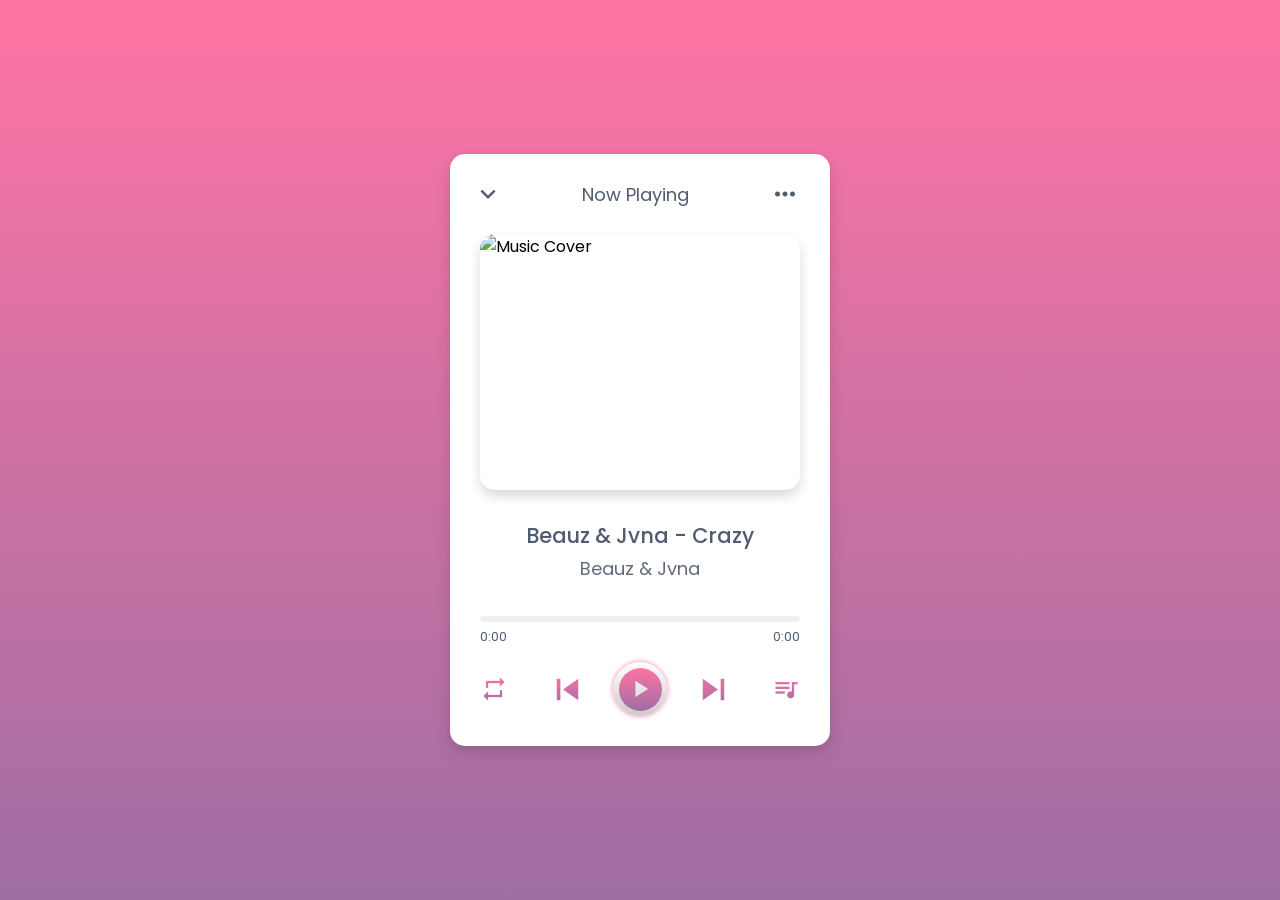
==== index.html @ 9629342b "Add music player project" ====
<!DOCTYPE html>
<html lang="en">

<head>
    <meta charset="UTF-8">
    <meta name="viewport" content="width=device-width, initial-scale=1.0">

    <title>Music Player</title>

    <!-- CSS -->
   <link rel="stylesheet" href="style .css">
    <!-- Material Icons -->
    <link rel="stylesheet"
        href="https://fonts.googleapis.com/icon?family=Material+Icons">
</head>

<body>

    <div class="wrapper">

        <!-- TOP BAR -->
        <div class="top-bar">

            <i class="material-icons">expand_more</i>

            <span>Now Playing</span>

            <i class="material-icons">more_horiz</i>

        </div>


        <!-- IMAGE -->
        <div class="img-area">

            <img src="" alt="Music Cover">

        </div>


        <!-- SONG DETAILS -->
        <div class="song-details">

            <p class="name">Song Name</p>

            <p class="artist">Artist Name</p>

        </div>


        <!-- PROGRESS -->
        <div class="progress-area">

            <div class="progress-bar"></div>

            <div class="song-timer">

                <span class="current-time">0:00</span>

                <span class="max-duration">0:00</span>

            </div>

        </div>


        <!-- AUDIO -->
        <audio id="main-audio"></audio>


        <!-- CONTROLS -->
        <div class="controls">

            <i id="repeat-plist"
                class="material-icons"
                title="Playlist looped">
                repeat
            </i>


            <i id="prev"
                class="material-icons">
                skip_previous
            </i>


            <div class="play-pause">

                <i class="material-icons play">
                    play_arrow
                </i>

            </div>


            <i id="next"
                class="material-icons">
                skip_next
            </i>


            <i id="more-music"
                class="material-icons">
                queue_music
            </i>

        </div>


        <!-- MUSIC LIST -->
        <div class="music-list">

            <div class="header">

                <div class="row">

                    <i class="list material-icons">
                        queue_music
                    </i>

                    <span>Music List</span>

                </div>


                <i id="close"
                    class="material-icons">
                    close
                </i>

            </div>


            <ul>
                <!-- Songs generated by JavaScript -->
            </ul>

        </div>

    </div>


    <!-- JAVASCRIPT -->

    <script src="JS/music-list.js"></script>
<script src="JS/script.js"></script>

</body>

</html>
---- style .css ----
@import url('https://fonts.googleapis.com/css2?family=Poppins:wght@200;300;400;500;600;700&display=swap');


* {
    margin: 0;
    padding: 0;
    box-sizing: border-box;
    font-family: "Poppins", sans-serif;
}


*::before,
*::after {
    padding: 0;
    margin: 0;
}


:root {

    --pink: #ff74a4;

    --violet: #9f6ea3;

    --lightblack: #515C6F;

    --white: #ffffff;

    --darkwhite: #cecaca;

    --pinkshadow: #ffcbdd;

    --lightbshadow: rgba(0, 0, 0, 0.15);
}


/* BODY */

body {

    display: flex;

    align-items: center;

    justify-content: center;

    min-height: 100vh;

    background:
        linear-gradient(
            var(--pink) 0%,
            var(--violet) 100%
        );
}


/* PLAYER */

.wrapper {

    width: 380px;

    padding: 25px 30px;

    overflow: hidden;

    position: relative;

    border-radius: 15px;

    background: var(--white);

    box-shadow:
        0px 6px 15px var(--lightbshadow);
}


.wrapper i {

    cursor: pointer;

}


/* FLEX */

.top-bar,
.progress-area .song-timer,
.controls,
.music-list .header,
.music-list ul li {

    display: flex;

    align-items: center;

    justify-content: space-between;
}


/* TOP BAR */

.top-bar i {

    font-size: 30px;

    color: var(--lightblack);
}


.top-bar i:first-child {

    margin-left: -7px;

}


.top-bar span {

    font-size: 18px;

    margin-left: -3px;

    color: var(--lightblack);

}


/* IMAGE */

.img-area {

    width: 100%;

    height: 256px;

    overflow: hidden;

    margin-top: 25px;

    border-radius: 15px;

    box-shadow:
        0px 6px 12px var(--lightbshadow);

}


.img-area img {

    width: 100%;

    height: 100%;

    object-fit: cover;

}


/* SONG DETAILS */

.song-details {

    text-align: center;

    margin: 30px 0;

}


.song-details p {

    color: var(--lightblack);

}


.song-details .name {

    font-size: 21px;

    font-weight: 500;

}


.song-details .artist {

    font-size: 18px;

    opacity: 0.9;

    line-height: 35px;

}


/* PROGRESS AREA */

.progress-area {

    height: 6px;

    width: 100%;

    border-radius: 50px;

    background: #f0f0f0;

    cursor: pointer;

}


.progress-area .progress-bar {

    height: inherit;

    width: 0%;

    position: relative;

    border-radius: inherit;

    background:
        linear-gradient(
            90deg,
            var(--pink) 0%,
            var(--violet) 100%
        );

}


.progress-bar::before {

    content: "";

    position: absolute;

    height: 12px;

    width: 12px;

    border-radius: 50%;

    top: 50%;

    right: -5px;

    z-index: 2;

    opacity: 0;

    pointer-events: none;

    transform: translateY(-50%);

    background: inherit;

    transition: opacity 0.2s ease;

}


.progress-area:hover .progress-bar::before {

    opacity: 1;

}


/* TIMER */

.progress-area .song-timer {

    margin-top: 5px;

}


.song-timer span {

    font-size: 13px;

    color: var(--lightblack);

}


/* CONTROLS */

.controls {

    margin: 40px 0 5px 0;

}


.controls i {

    font-size: 28px;

    user-select: none;

    background:
        linear-gradient(
            var(--pink) 0%,
            var(--violet) 100%
        );

    background-clip: text;

    -webkit-background-clip: text;

    -webkit-text-fill-color: transparent;

}


.controls i:nth-child(2),
.controls i:nth-child(4) {

    font-size: 43px;

}


.controls #prev {

    margin-right: -13px;

}


.controls #next {

    margin-left: -13px;

}


/* PLAY BUTTON */

.controls .play-pause {

    height: 54px;

    width: 54px;

    display: flex;

    cursor: pointer;

    align-items: center;

    justify-content: center;

    border-radius: 50%;

    background:
        linear-gradient(
            var(--white) 0%,
            var(--darkwhite) 100%
        );

    box-shadow:
        0px 0px 5px var(--pink);

}


.play-pause::before {

    position: absolute;

    content: "";

    height: 43px;

    width: 43px;

    border-radius: inherit;

    background:
        linear-gradient(
            var(--pink) 0%,
            var(--violet) 100%
        );

}


.play-pause i {

    height: 43px;

    width: 43px;

    line-height: 43px;

    text-align: center;

    background: inherit;

    background-clip: text;

    -webkit-background-clip: text;

    -webkit-text-fill-color: transparent;

    position: absolute;

}


/* MUSIC LIST */

.music-list {

    position: absolute;

    background: var(--white);

    width: 100%;

    left: 0;

    bottom: -55%;

    opacity: 0;

    pointer-events: none;

    z-index: 5;

    padding: 15px 30px;

    border-radius: 15px;

    box-shadow:
        0px -5px 10px rgba(0, 0, 0, 0.1);

    transition:
        all 0.15s ease-out;

}


.music-list.show {

    bottom: 0;

    opacity: 1;

    pointer-events: auto;

}


/* HEADER */

.music-list .header {

    width: 100%;

}


.header .row {

    display: flex;

    align-items: center;

    font-size: 19px;

    color: var(--lightblack);

}


.header .row i {

    cursor: default;

}


.header .row span {

    margin-left: 5px;

}


.header #close {

    font-size: 22px;

    color: var(--lightblack);

}


/* LIST */

.music-list ul {

    margin: 10px 0;

    max-height: 260px;

    overflow: auto;

}


.music-list ul::-webkit-scrollbar {

    width: 0;

}


.music-list ul li {

    list-style: none;

    display: flex;

    cursor: pointer;

    padding-bottom: 10px;

    margin-bottom: 5px;

    color: var(--lightblack);

    border-bottom: 1px solid #E5E5E5;

}


.music-list ul li:last-child {

    border-bottom: 0;

}


.music-list ul li .row {

    display: block;

}


.music-list ul li .row span {

    font-size: 17px;

}


.music-list ul li .row p {

    font-size: 13px;

    opacity: 0.9;

}


ul li .audio-duration {

    font-size: 16px;

}


/* PLAYING SONG */

ul li.playing {

    pointer-events: none;

    color: var(--violet);

}


/* MOBILE */

@media screen and (max-width: 450px) {

    .wrapper {

        width: 95%;

        padding: 20px;

    }


    .img-area {

        height: 250px;

    }

}
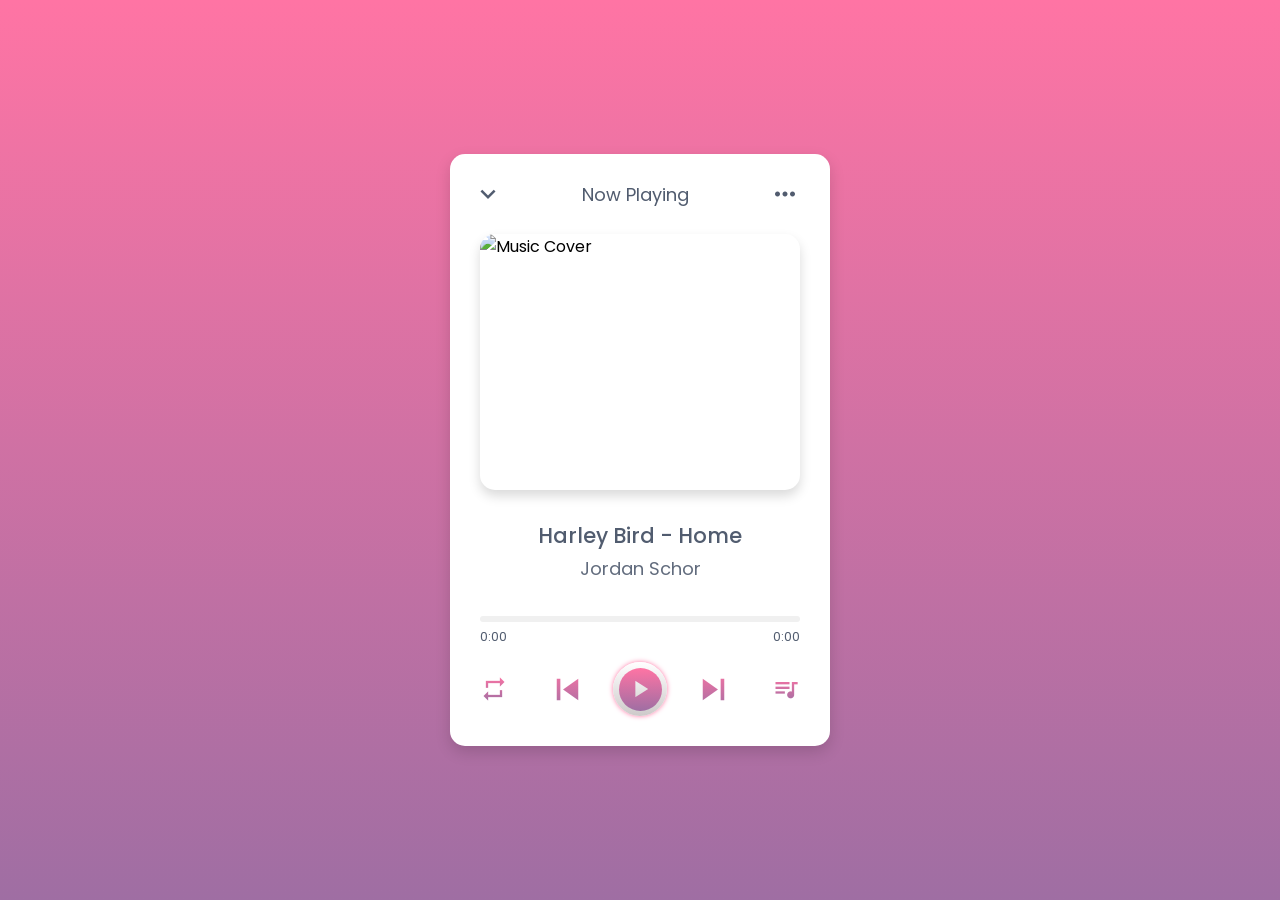
==== commit a76ecdea: "Add music player project" ====
--- a/index.html
+++ b/index.html
@@ -8,7 +8,7 @@
     <title>Music Player</title>
 
     <!-- CSS -->
-   <link rel="stylesheet" href="style .css">
+   <link rel="stylesheet" href="style.css">
     <!-- Material Icons -->
     <link rel="stylesheet"
         href="https://fonts.googleapis.com/icon?family=Material+Icons">
--- a/style.css
+++ b/style.css
@@ -0,0 +1,612 @@
+@import url('https://fonts.googleapis.com/css2?family=Poppins:wght@200;300;400;500;600;700&display=swap');
+
+
+* {
+    margin: 0;
+    padding: 0;
+    box-sizing: border-box;
+    font-family: "Poppins", sans-serif;
+}
+
+
+*::before,
+*::after {
+    padding: 0;
+    margin: 0;
+}
+
+
+:root {
+
+    --pink: #ff74a4;
+
+    --violet: #9f6ea3;
+
+    --lightblack: #515C6F;
+
+    --white: #ffffff;
+
+    --darkwhite: #cecaca;
+
+    --pinkshadow: #ffcbdd;
+
+    --lightbshadow: rgba(0, 0, 0, 0.15);
+}
+
+
+/* BODY */
+
+body {
+
+    display: flex;
+
+    align-items: center;
+
+    justify-content: center;
+
+    min-height: 100vh;
+
+    background:
+        linear-gradient(
+            var(--pink) 0%,
+            var(--violet) 100%
+        );
+}
+
+
+/* PLAYER */
+
+.wrapper {
+
+    width: 380px;
+
+    padding: 25px 30px;
+
+    overflow: hidden;
+
+    position: relative;
+
+    border-radius: 15px;
+
+    background: var(--white);
+
+    box-shadow:
+        0px 6px 15px var(--lightbshadow);
+}
+
+
+.wrapper i {
+
+    cursor: pointer;
+
+}
+
+
+/* FLEX */
+
+.top-bar,
+.progress-area .song-timer,
+.controls,
+.music-list .header,
+.music-list ul li {
+
+    display: flex;
+
+    align-items: center;
+
+    justify-content: space-between;
+}
+
+
+/* TOP BAR */
+
+.top-bar i {
+
+    font-size: 30px;
+
+    color: var(--lightblack);
+}
+
+
+.top-bar i:first-child {
+
+    margin-left: -7px;
+
+}
+
+
+.top-bar span {
+
+    font-size: 18px;
+
+    margin-left: -3px;
+
+    color: var(--lightblack);
+
+}
+
+
+/* IMAGE */
+
+.img-area {
+
+    width: 100%;
+
+    height: 256px;
+
+    overflow: hidden;
+
+    margin-top: 25px;
+
+    border-radius: 15px;
+
+    box-shadow:
+        0px 6px 12px var(--lightbshadow);
+
+}
+
+
+.img-area img {
+
+    width: 100%;
+
+    height: 100%;
+
+    object-fit: cover;
+
+}
+
+
+/* SONG DETAILS */
+
+.song-details {
+
+    text-align: center;
+
+    margin: 30px 0;
+
+}
+
+
+.song-details p {
+
+    color: var(--lightblack);
+
+}
+
+
+.song-details .name {
+
+    font-size: 21px;
+
+    font-weight: 500;
+
+}
+
+
+.song-details .artist {
+
+    font-size: 18px;
+
+    opacity: 0.9;
+
+    line-height: 35px;
+
+}
+
+
+/* PROGRESS AREA */
+
+.progress-area {
+
+    height: 6px;
+
+    width: 100%;
+
+    border-radius: 50px;
+
+    background: #f0f0f0;
+
+    cursor: pointer;
+
+}
+
+
+.progress-area .progress-bar {
+
+    height: inherit;
+
+    width: 0%;
+
+    position: relative;
+
+    border-radius: inherit;
+
+    background:
+        linear-gradient(
+            90deg,
+            var(--pink) 0%,
+            var(--violet) 100%
+        );
+
+}
+
+
+.progress-bar::before {
+
+    content: "";
+
+    position: absolute;
+
+    height: 12px;
+
+    width: 12px;
+
+    border-radius: 50%;
+
+    top: 50%;
+
+    right: -5px;
+
+    z-index: 2;
+
+    opacity: 0;
+
+    pointer-events: none;
+
+    transform: translateY(-50%);
+
+    background: inherit;
+
+    transition: opacity 0.2s ease;
+
+}
+
+
+.progress-area:hover .progress-bar::before {
+
+    opacity: 1;
+
+}
+
+
+/* TIMER */
+
+.progress-area .song-timer {
+
+    margin-top: 5px;
+
+}
+
+
+.song-timer span {
+
+    font-size: 13px;
+
+    color: var(--lightblack);
+
+}
+
+
+/* CONTROLS */
+
+.controls {
+
+    margin: 40px 0 5px 0;
+
+}
+
+
+.controls i {
+
+    font-size: 28px;
+
+    user-select: none;
+
+    background:
+        linear-gradient(
+            var(--pink) 0%,
+            var(--violet) 100%
+        );
+
+    background-clip: text;
+
+    -webkit-background-clip: text;
+
+    -webkit-text-fill-color: transparent;
+
+}
+
+
+.controls i:nth-child(2),
+.controls i:nth-child(4) {
+
+    font-size: 43px;
+
+}
+
+
+.controls #prev {
+
+    margin-right: -13px;
+
+}
+
+
+.controls #next {
+
+    margin-left: -13px;
+
+}
+
+
+/* PLAY BUTTON */
+
+.controls .play-pause {
+
+    height: 54px;
+
+    width: 54px;
+
+    display: flex;
+
+    cursor: pointer;
+
+    align-items: center;
+
+    justify-content: center;
+
+    border-radius: 50%;
+
+    background:
+        linear-gradient(
+            var(--white) 0%,
+            var(--darkwhite) 100%
+        );
+
+    box-shadow:
+        0px 0px 5px var(--pink);
+
+}
+
+
+.play-pause::before {
+
+    position: absolute;
+
+    content: "";
+
+    height: 43px;
+
+    width: 43px;
+
+    border-radius: inherit;
+
+    background:
+        linear-gradient(
+            var(--pink) 0%,
+            var(--violet) 100%
+        );
+
+}
+
+
+.play-pause i {
+
+    height: 43px;
+
+    width: 43px;
+
+    line-height: 43px;
+
+    text-align: center;
+
+    background: inherit;
+
+    background-clip: text;
+
+    -webkit-background-clip: text;
+
+    -webkit-text-fill-color: transparent;
+
+    position: absolute;
+
+}
+
+
+/* MUSIC LIST */
+
+.music-list {
+
+    position: absolute;
+
+    background: var(--white);
+
+    width: 100%;
+
+    left: 0;
+
+    bottom: -55%;
+
+    opacity: 0;
+
+    pointer-events: none;
+
+    z-index: 5;
+
+    padding: 15px 30px;
+
+    border-radius: 15px;
+
+    box-shadow:
+        0px -5px 10px rgba(0, 0, 0, 0.1);
+
+    transition:
+        all 0.15s ease-out;
+
+}
+
+
+.music-list.show {
+
+    bottom: 0;
+
+    opacity: 1;
+
+    pointer-events: auto;
+
+}
+
+
+/* HEADER */
+
+.music-list .header {
+
+    width: 100%;
+
+}
+
+
+.header .row {
+
+    display: flex;
+
+    align-items: center;
+
+    font-size: 19px;
+
+    color: var(--lightblack);
+
+}
+
+
+.header .row i {
+
+    cursor: default;
+
+}
+
+
+.header .row span {
+
+    margin-left: 5px;
+
+}
+
+
+.header #close {
+
+    font-size: 22px;
+
+    color: var(--lightblack);
+
+}
+
+
+/* LIST */
+
+.music-list ul {
+
+    margin: 10px 0;
+
+    max-height: 260px;
+
+    overflow: auto;
+
+}
+
+
+.music-list ul::-webkit-scrollbar {
+
+    width: 0;
+
+}
+
+
+.music-list ul li {
+
+    list-style: none;
+
+    display: flex;
+
+    cursor: pointer;
+
+    padding-bottom: 10px;
+
+    margin-bottom: 5px;
+
+    color: var(--lightblack);
+
+    border-bottom: 1px solid #E5E5E5;
+
+}
+
+
+.music-list ul li:last-child {
+
+    border-bottom: 0;
+
+}
+
+
+.music-list ul li .row {
+
+    display: block;
+
+}
+
+
+.music-list ul li .row span {
+
+    font-size: 17px;
+
+}
+
+
+.music-list ul li .row p {
+
+    font-size: 13px;
+
+    opacity: 0.9;
+
+}
+
+
+ul li .audio-duration {
+
+    font-size: 16px;
+
+}
+
+
+/* PLAYING SONG */
+
+ul li.playing {
+
+    pointer-events: none;
+
+    color: var(--violet);
+
+}
+
+
+/* MOBILE */
+
+@media screen and (max-width: 450px) {
+
+    .wrapper {
+
+        width: 95%;
+
+        padding: 20px;
+
+    }
+
+
+    .img-area {
+
+        height: 250px;
+
+    }
+
+}
